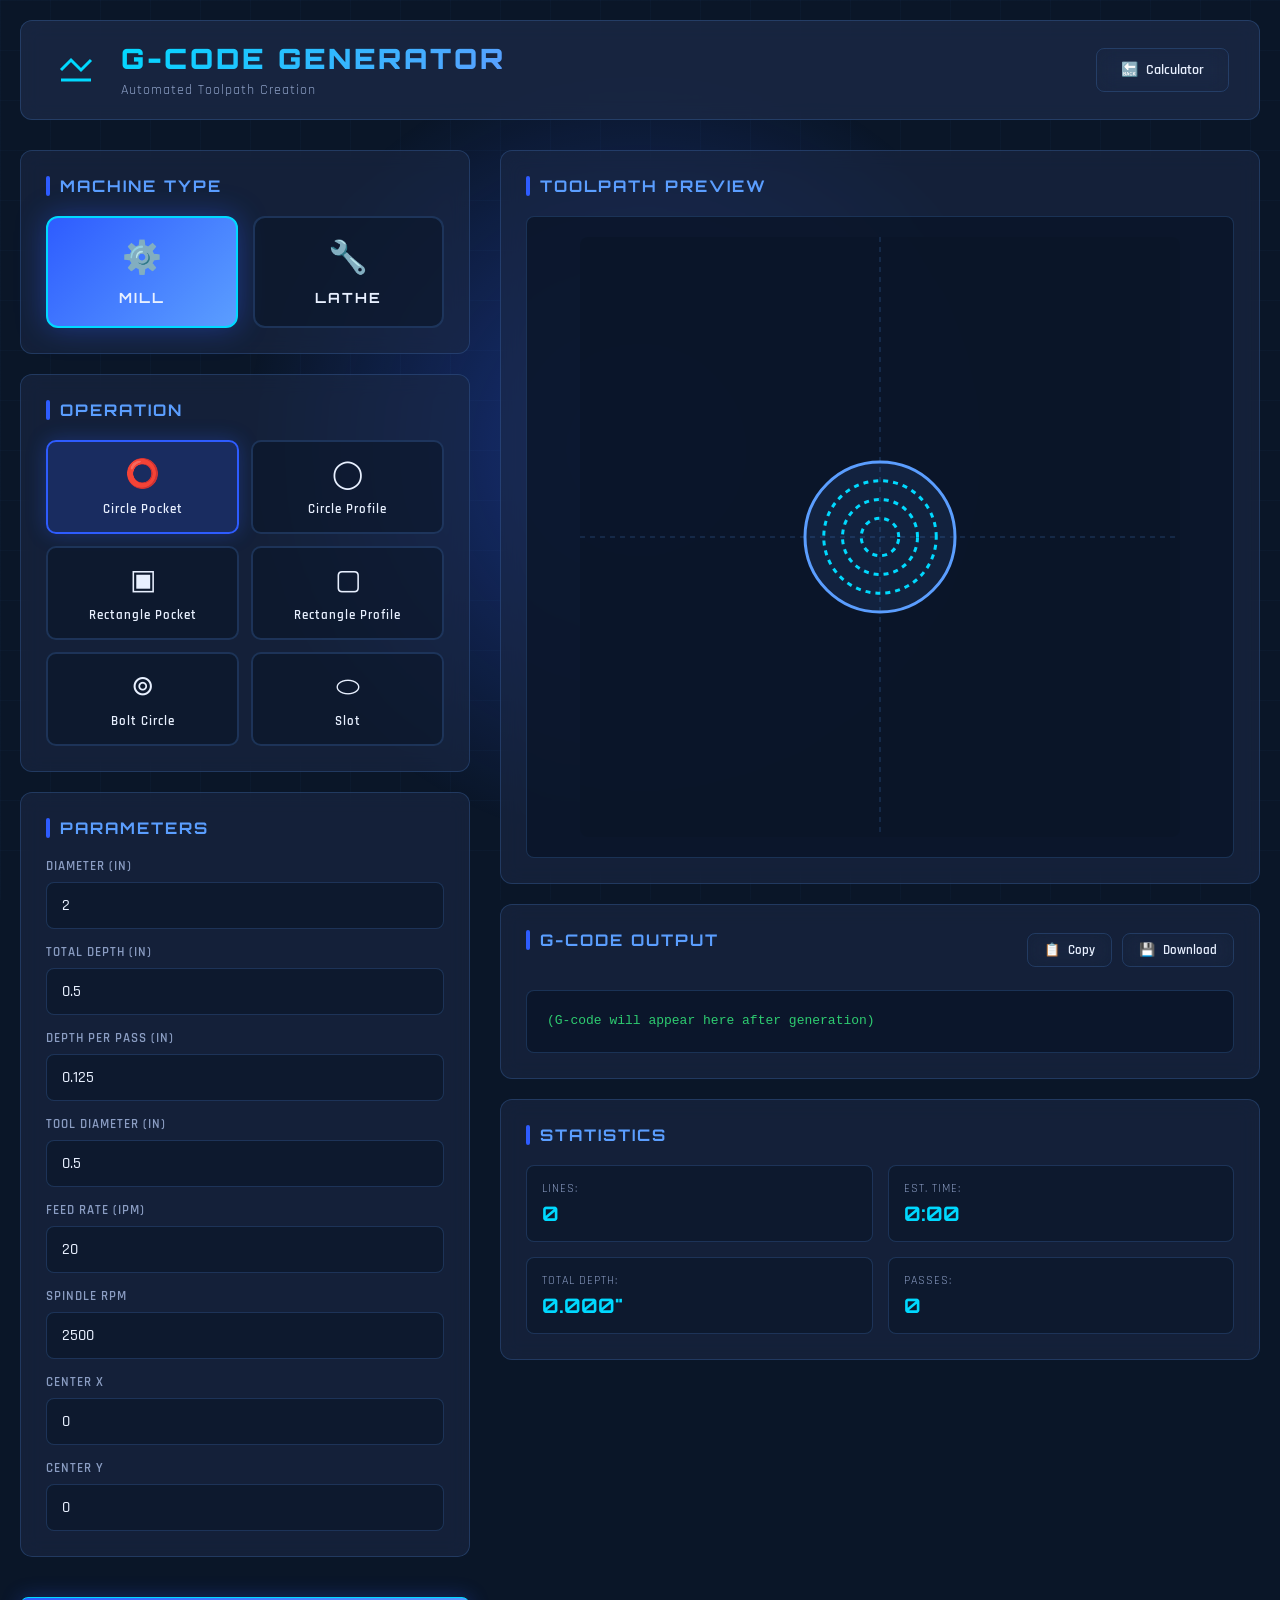
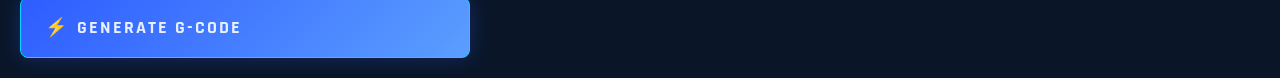
==== gcode-generator/index.html @ 554f76a2 "Add files via upload" ====
<!DOCTYPE html>
<html lang="en">
<head>
    <meta charset="UTF-8">
    <meta name="viewport" content="width=device-width, initial-scale=1.0">
    <title>G-Code Generator</title>
    <link rel="preconnect" href="https://fonts.googleapis.com">
    <link rel="preconnect" href="https://fonts.gstatic.com" crossorigin>
    <link href="https://fonts.googleapis.com/css2?family=Orbitron:wght@400;600;700;900&family=Rajdhani:wght@300;400;500;600;700&display=swap" rel="stylesheet">
    <link rel="stylesheet" href="styles.css">
</head>
<body>
    <div class="background-grid"></div>
    <div class="background-glow"></div>
    
    <div class="container">
        <header class="main-header">
            <div class="header-content">
                <div class="logo-section">
                    <div class="logo-icon">
                        <svg viewBox="0 0 50 50" fill="none" xmlns="http://www.w3.org/2000/svg">
                            <path d="M10 25 L20 15 L30 25 L40 15" stroke="currentColor" stroke-width="3" fill="none"/>
                            <path d="M10 35 L40 35" stroke="currentColor" stroke-width="3"/>
                        </svg>
                    </div>
                    <div>
                        <h1>G-CODE GENERATOR</h1>
                        <p class="subtitle">Automated Toolpath Creation</p>
                    </div>
                </div>
                <div class="header-controls">
                    <a href="index.html" class="btn btn-ghost" style="text-decoration: none;">
                        <span class="icon">🔙</span>
                        <span>Calculator</span>
                    </a>
                </div>
            </div>
        </header>

        <div class="main-content">
            <!-- Left Panel: Inputs -->
            <div class="left-panel">
                <!-- Machine Type Selection -->
                <div class="section">
                    <h3 class="section-title">MACHINE TYPE</h3>
                    <div class="machine-buttons">
                        <button class="machine-btn active" data-type="mill">
                            <span class="machine-icon">⚙️</span>
                            <span class="machine-name">MILL</span>
                        </button>
                        <button class="machine-btn" data-type="lathe">
                            <span class="machine-icon">🔧</span>
                            <span class="machine-name">LATHE</span>
                        </button>
                    </div>
                </div>

                <!-- Operation Type -->
                <div class="section">
                    <h3 class="section-title">OPERATION</h3>
                    
                    <!-- Mill Operations -->
                    <div id="millOperations" class="operation-grid">
                        <button class="operation-btn active" data-operation="circle-pocket">
                            <span class="op-icon">⭕</span>
                            <span class="op-name">Circle Pocket</span>
                        </button>
                        <button class="operation-btn" data-operation="circle-profile">
                            <span class="op-icon">◯</span>
                            <span class="op-name">Circle Profile</span>
                        </button>
                        <button class="operation-btn" data-operation="rectangle-pocket">
                            <span class="op-icon">▣</span>
                            <span class="op-name">Rectangle Pocket</span>
                        </button>
                        <button class="operation-btn" data-operation="rectangle-profile">
                            <span class="op-icon">▢</span>
                            <span class="op-name">Rectangle Profile</span>
                        </button>
                        <button class="operation-btn" data-operation="bolt-circle">
                            <span class="op-icon">⊚</span>
                            <span class="op-name">Bolt Circle</span>
                        </button>
                        <button class="operation-btn" data-operation="slot">
                            <span class="op-icon">⬭</span>
                            <span class="op-name">Slot</span>
                        </button>
                    </div>

                    <!-- Lathe Operations -->
                    <div id="latheOperations" class="operation-grid" style="display: none;">
                        <button class="operation-btn active" data-operation="face">
                            <span class="op-icon">━</span>
                            <span class="op-name">Face</span>
                        </button>
                        <button class="operation-btn" data-operation="turn-od">
                            <span class="op-icon">│</span>
                            <span class="op-name">Turn OD</span>
                        </button>
                        <button class="operation-btn" data-operation="groove">
                            <span class="op-icon">⫿</span>
                            <span class="op-name">Groove</span>
                        </button>
                        <button class="operation-btn" data-operation="counterbore">
                            <span class="op-icon">⊔</span>
                            <span class="op-name">Counterbore</span>
                        </button>
                        <button class="operation-btn" data-operation="thread">
                            <span class="op-icon">⍋</span>
                            <span class="op-name">Thread</span>
                        </button>
                    </div>
                </div>

                <!-- Parameters Section -->
                <div class="section">
                    <h3 class="section-title">PARAMETERS</h3>
                    <div id="parametersContainer" class="parameters-container">
                        <!-- Dynamic inputs go here -->
                    </div>
                </div>

                <!-- Generate Button -->
                <button id="generateBtn" class="btn btn-primary btn-large">
                    <span class="icon">⚡</span>
                    <span>GENERATE G-CODE</span>
                </button>
            </div>

            <!-- Right Panel: Preview & Output -->
            <div class="right-panel">
                <!-- Toolpath Preview -->
                <div class="section">
                    <h3 class="section-title">TOOLPATH PREVIEW</h3>
                    <div class="preview-container">
                        <canvas id="previewCanvas" width="600" height="600"></canvas>
                    </div>
                </div>

                <!-- G-Code Output -->
                <div class="section">
                    <div class="output-header">
                        <h3 class="section-title">G-CODE OUTPUT</h3>
                        <div class="output-controls">
                            <button id="copyBtn" class="btn btn-ghost btn-small">
                                <span class="icon">📋</span>
                                <span>Copy</span>
                            </button>
                            <button id="downloadBtn" class="btn btn-ghost btn-small">
                                <span class="icon">💾</span>
                                <span>Download</span>
                            </button>
                        </div>
                    </div>
                    <div class="gcode-output">
                        <pre id="gcodeDisplay">(G-code will appear here after generation)</pre>
                    </div>
                </div>

                <!-- Stats -->
                <div class="section">
                    <h3 class="section-title">STATISTICS</h3>
                    <div class="stats-grid">
                        <div class="stat-item">
                            <span class="stat-label">Lines:</span>
                            <span class="stat-value" id="statLines">0</span>
                        </div>
                        <div class="stat-item">
                            <span class="stat-label">Est. Time:</span>
                            <span class="stat-value" id="statTime">0:00</span>
                        </div>
                        <div class="stat-item">
                            <span class="stat-label">Total Depth:</span>
                            <span class="stat-value" id="statDepth">0.000"</span>
                        </div>
                        <div class="stat-item">
                            <span class="stat-label">Passes:</span>
                            <span class="stat-value" id="statPasses">0</span>
                        </div>
                    </div>
                </div>
            </div>
        </div>
    </div>

    <script src="script.js"></script>
</body>
</html>
---- gcode-generator/styles.css ----
:root {
    --primary-blue: #0A1628;
    --secondary-blue: #1B2845;
    --accent-blue: #2E5CFF;
    --bright-blue: #00D9FF;
    --electric-blue: #5B9EFF;
    --text-light: #E8F0FF;
    --text-dim: #8B9DC3;
    --border-color: rgba(91, 158, 255, 0.2);
    --glow-color: rgba(46, 92, 255, 0.4);
    --success-green: #2ecc71;
    --warning-orange: #FFA502;
}

* {
    margin: 0;
    padding: 0;
    box-sizing: border-box;
}

body {
    font-family: 'Rajdhani', sans-serif;
    background: var(--primary-blue);
    min-height: 100vh;
    padding: 20px;
    color: var(--text-light);
    overflow-x: hidden;
    position: relative;
}

/* Animated Background */
.background-grid {
    position: fixed;
    top: 0;
    left: 0;
    right: 0;
    bottom: 0;
    background-image: 
        linear-gradient(rgba(91, 158, 255, 0.03) 1px, transparent 1px),
        linear-gradient(90deg, rgba(91, 158, 255, 0.03) 1px, transparent 1px);
    background-size: 50px 50px;
    z-index: 0;
    animation: gridSlide 20s linear infinite;
}

@keyframes gridSlide {
    0% { transform: translate(0, 0); }
    100% { transform: translate(50px, 50px); }
}

.background-glow {
    position: fixed;
    top: 50%;
    left: 50%;
    transform: translate(-50%, -50%);
    width: 800px;
    height: 800px;
    background: radial-gradient(circle, var(--glow-color) 0%, transparent 70%);
    z-index: 0;
    pointer-events: none;
}

.container {
    max-width: 1600px;
    margin: 0 auto;
    position: relative;
    z-index: 1;
}

/* Header */
.main-header {
    background: rgba(27, 40, 69, 0.8);
    border: 1px solid var(--border-color);
    border-radius: 12px;
    padding: 20px 30px;
    margin-bottom: 30px;
    backdrop-filter: blur(10px);
}

.header-content {
    display: flex;
    justify-content: space-between;
    align-items: center;
}

.logo-section {
    display: flex;
    align-items: center;
    gap: 20px;
}

.logo-icon {
    width: 50px;
    height: 50px;
    display: flex;
    align-items: center;
    justify-content: center;
    color: var(--bright-blue);
}

.logo-icon svg {
    width: 100%;
    height: 100%;
}

h1 {
    font-family: 'Orbitron', sans-serif;
    font-size: 28px;
    font-weight: 900;
    letter-spacing: 3px;
    background: linear-gradient(135deg, var(--bright-blue), var(--electric-blue));
    -webkit-background-clip: text;
    -webkit-text-fill-color: transparent;
    background-clip: text;
}

.subtitle {
    font-size: 14px;
    color: var(--text-dim);
    letter-spacing: 1px;
    margin-top: 5px;
}

.header-controls {
    display: flex;
    gap: 15px;
}

/* Buttons */
.btn {
    padding: 12px 24px;
    border: 1px solid var(--border-color);
    border-radius: 8px;
    background: rgba(27, 40, 69, 0.6);
    color: var(--text-light);
    font-family: 'Rajdhani', sans-serif;
    font-size: 14px;
    font-weight: 600;
    cursor: pointer;
    transition: all 0.3s;
    display: flex;
    align-items: center;
    gap: 8px;
    backdrop-filter: blur(10px);
}

.btn:hover {
    border-color: var(--accent-blue);
    transform: translateY(-2px);
    box-shadow: 0 5px 15px var(--glow-color);
}

.btn-primary {
    background: linear-gradient(135deg, var(--accent-blue), var(--electric-blue));
    border-color: var(--bright-blue);
    box-shadow: 0 0 20px rgba(46, 92, 255, 0.3);
}

.btn-primary:hover {
    box-shadow: 0 0 30px rgba(46, 92, 255, 0.5);
    transform: translateY(-3px);
}

.btn-large {
    width: 100%;
    padding: 18px 24px;
    font-size: 18px;
    font-weight: 700;
    letter-spacing: 2px;
    margin-top: 20px;
}

.btn-ghost {
    background: transparent;
}

.btn-small {
    padding: 8px 16px;
    font-size: 13px;
}

/* Main Content Layout */
.main-content {
    display: grid;
    grid-template-columns: 450px 1fr;
    gap: 30px;
}

/* Panels */
.left-panel,
.right-panel {
    display: flex;
    flex-direction: column;
    gap: 20px;
}

.section {
    background: rgba(27, 40, 69, 0.6);
    border: 1px solid var(--border-color);
    border-radius: 12px;
    padding: 25px;
    backdrop-filter: blur(10px);
}

.section-title {
    font-family: 'Orbitron', sans-serif;
    font-size: 16px;
    font-weight: 700;
    letter-spacing: 2px;
    color: var(--electric-blue);
    margin-bottom: 20px;
    display: flex;
    align-items: center;
    gap: 10px;
}

.section-title::before {
    content: '';
    width: 4px;
    height: 20px;
    background: var(--accent-blue);
    border-radius: 2px;
}

/* Machine Type Buttons */
.machine-buttons {
    display: grid;
    grid-template-columns: 1fr 1fr;
    gap: 15px;
}

.machine-btn {
    padding: 20px;
    background: rgba(10, 22, 40, 0.6);
    border: 2px solid var(--border-color);
    border-radius: 12px;
    display: flex;
    flex-direction: column;
    align-items: center;
    gap: 10px;
    cursor: pointer;
    transition: all 0.3s;
    color: var(--text-light);
    font-family: 'Rajdhani', sans-serif;
}

.machine-btn:hover {
    border-color: var(--accent-blue);
    transform: translateY(-3px);
    box-shadow: 0 8px 20px rgba(46, 92, 255, 0.3);
}

.machine-btn.active {
    background: linear-gradient(135deg, var(--accent-blue), var(--electric-blue));
    border-color: var(--bright-blue);
    box-shadow: 0 0 30px var(--glow-color);
}

.machine-icon {
    font-size: 32px;
}

.machine-name {
    font-family: 'Orbitron', sans-serif;
    font-size: 14px;
    font-weight: 700;
    letter-spacing: 2px;
}

/* Operation Buttons */
.operation-grid {
    display: grid;
    grid-template-columns: repeat(2, 1fr);
    gap: 12px;
}

.operation-btn {
    padding: 15px 12px;
    background: rgba(10, 22, 40, 0.6);
    border: 2px solid var(--border-color);
    border-radius: 10px;
    display: flex;
    flex-direction: column;
    align-items: center;
    gap: 8px;
    cursor: pointer;
    transition: all 0.3s;
    color: var(--text-light);
    font-family: 'Rajdhani', sans-serif;
}

.operation-btn:hover {
    border-color: var(--accent-blue);
    transform: translateY(-2px);
    box-shadow: 0 5px 15px rgba(46, 92, 255, 0.2);
}

.operation-btn.active {
    background: rgba(46, 92, 255, 0.2);
    border-color: var(--accent-blue);
    box-shadow: 0 0 20px rgba(46, 92, 255, 0.3);
}

.op-icon {
    font-size: 28px;
}

.op-name {
    font-size: 13px;
    font-weight: 600;
    letter-spacing: 1px;
    text-align: center;
}

/* Parameters Container */
.parameters-container {
    display: flex;
    flex-direction: column;
    gap: 15px;
}

.input-group {
    display: flex;
    flex-direction: column;
    gap: 8px;
}

.input-group label {
    font-size: 13px;
    font-weight: 600;
    letter-spacing: 1px;
    color: var(--text-dim);
    text-transform: uppercase;
}

.input-group input,
.input-group select {
    background: rgba(10, 22, 40, 0.6);
    border: 1px solid var(--border-color);
    border-radius: 8px;
    padding: 12px 15px;
    color: var(--text-light);
    font-size: 16px;
    font-family: 'Rajdhani', sans-serif;
    font-weight: 500;
    transition: all 0.3s;
}

.input-group input:focus,
.input-group select:focus {
    outline: none;
    border-color: var(--accent-blue);
    box-shadow: 0 0 15px rgba(46, 92, 255, 0.3);
}

/* Remove number input arrows */
input[type="number"]::-webkit-inner-spin-button,
input[type="number"]::-webkit-outer-spin-button {
    -webkit-appearance: none;
    margin: 0;
}

input[type="number"] {
    -moz-appearance: textfield;
}

/* Preview Container */
.preview-container {
    background: rgba(10, 22, 40, 0.8);
    border: 1px solid var(--border-color);
    border-radius: 8px;
    padding: 20px;
    display: flex;
    justify-content: center;
    align-items: center;
}

#previewCanvas {
    max-width: 100%;
    height: auto;
    border-radius: 8px;
}

/* G-Code Output */
.output-header {
    display: flex;
    justify-content: space-between;
    align-items: center;
    margin-bottom: 20px;
}

.output-controls {
    display: flex;
    gap: 10px;
}

.gcode-output {
    background: rgba(10, 22, 40, 0.8);
    border: 1px solid var(--border-color);
    border-radius: 8px;
    padding: 20px;
    max-height: 400px;
    overflow-y: auto;
}

.gcode-output pre {
    font-family: 'Courier New', monospace;
    font-size: 13px;
    line-height: 1.6;
    color: var(--success-green);
    margin: 0;
    white-space: pre-wrap;
    word-wrap: break-word;
}

/* Custom Scrollbar */
.gcode-output::-webkit-scrollbar {
    width: 10px;
}

.gcode-output::-webkit-scrollbar-track {
    background: rgba(10, 22, 40, 0.5);
    border-radius: 5px;
}

.gcode-output::-webkit-scrollbar-thumb {
    background: var(--accent-blue);
    border-radius: 5px;
}

.gcode-output::-webkit-scrollbar-thumb:hover {
    background: var(--electric-blue);
}

/* Stats Grid */
.stats-grid {
    display: grid;
    grid-template-columns: repeat(2, 1fr);
    gap: 15px;
}

.stat-item {
    background: rgba(10, 22, 40, 0.6);
    border: 1px solid var(--border-color);
    border-radius: 8px;
    padding: 15px;
    display: flex;
    flex-direction: column;
    gap: 5px;
}

.stat-label {
    font-size: 12px;
    color: var(--text-dim);
    letter-spacing: 1px;
    text-transform: uppercase;
}

.stat-value {
    font-family: 'Orbitron', sans-serif;
    font-size: 20px;
    font-weight: 700;
    color: var(--bright-blue);
}

/* Responsive */
@media (max-width: 1200px) {
    .main-content {
        grid-template-columns: 1fr;
    }
}

@media (max-width: 768px) {
    .machine-buttons,
    .operation-grid {
        grid-template-columns: 1fr;
    }
    
    .stats-grid {
        grid-template-columns: 1fr;
    }
}
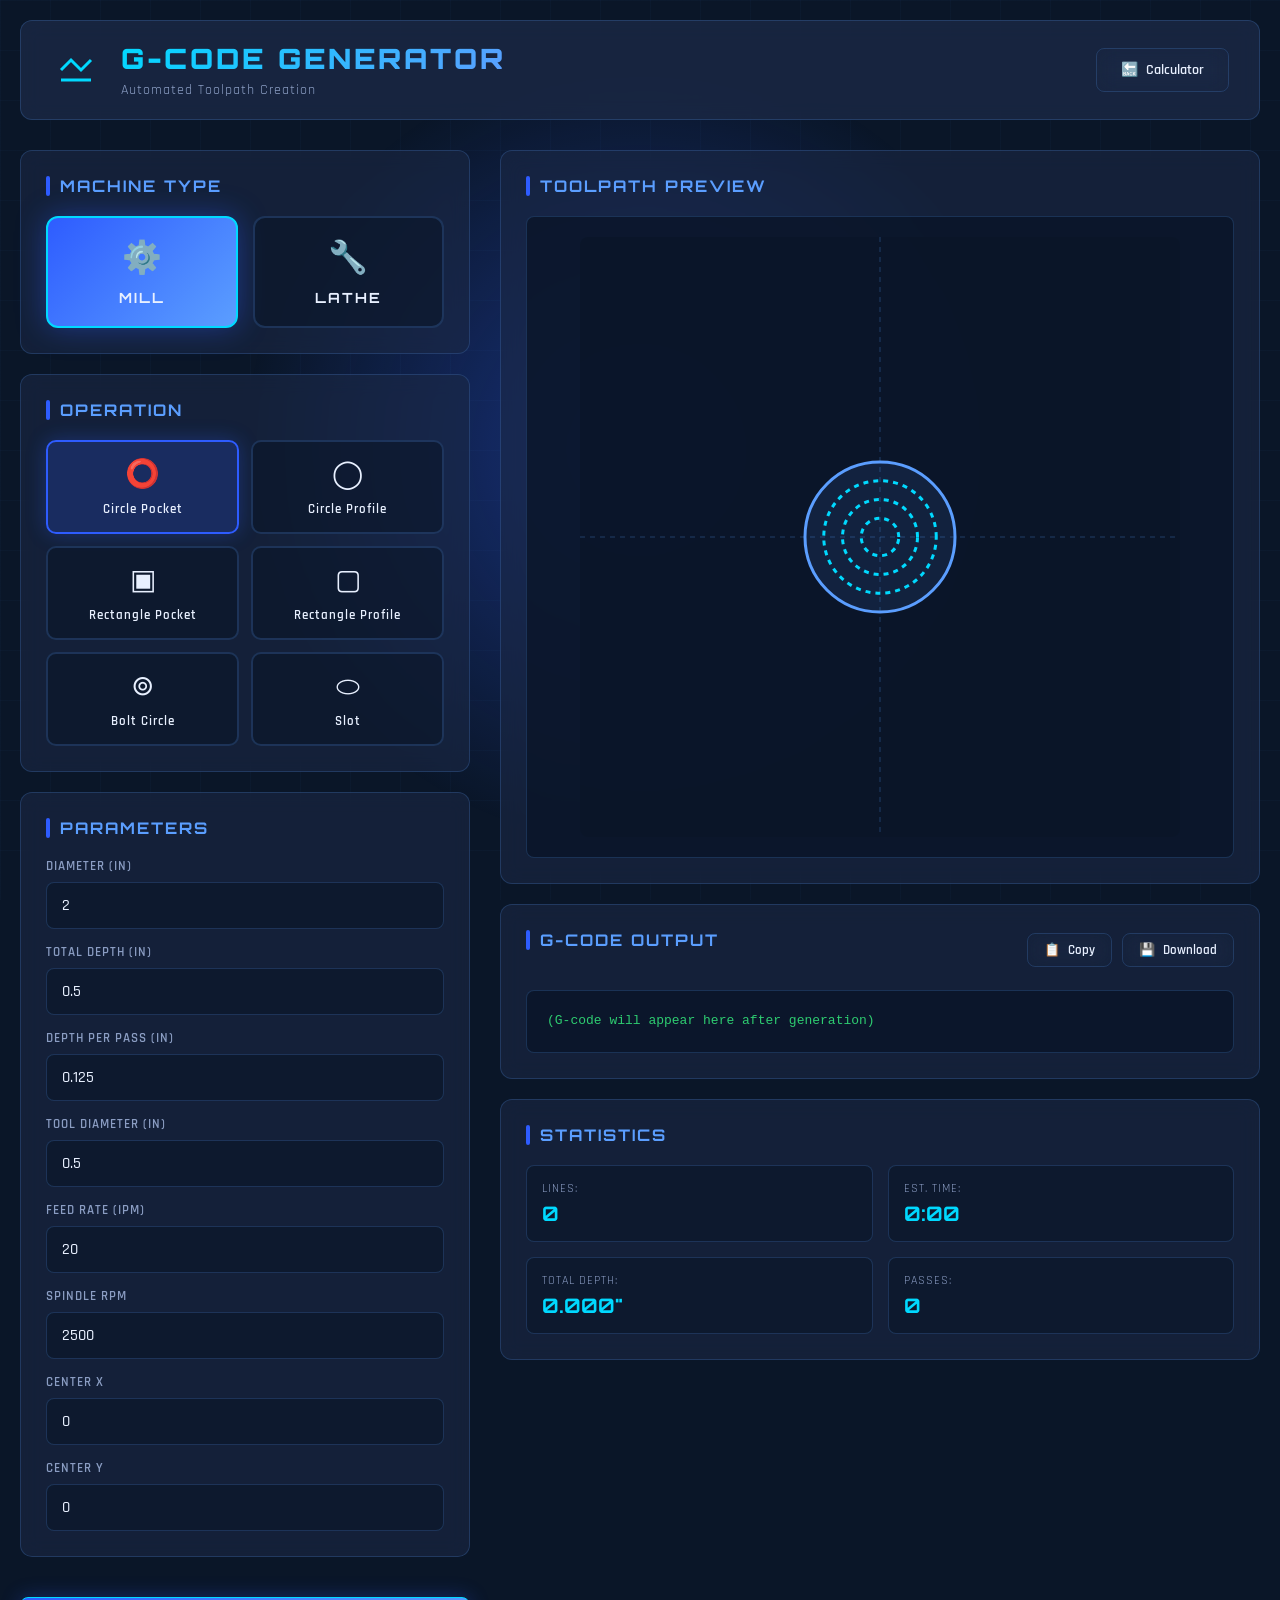
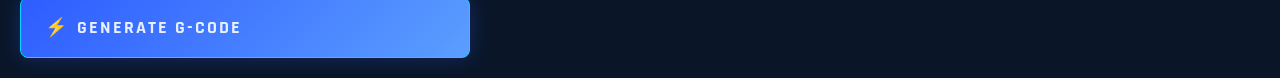
==== commit f0d1fdd2: "Update index.html" ====
--- a/gcode-generator/index.html
+++ b/gcode-generator/index.html
@@ -29,7 +29,7 @@
                     </div>
                 </div>
                 <div class="header-controls">
-                    <a href="index.html" class="btn btn-ghost" style="text-decoration: none;">
+                    <a href="../index.html" class="btn btn-ghost" style="text-decoration: none;">
                         <span class="icon">🔙</span>
                         <span>Calculator</span>
                     </a>
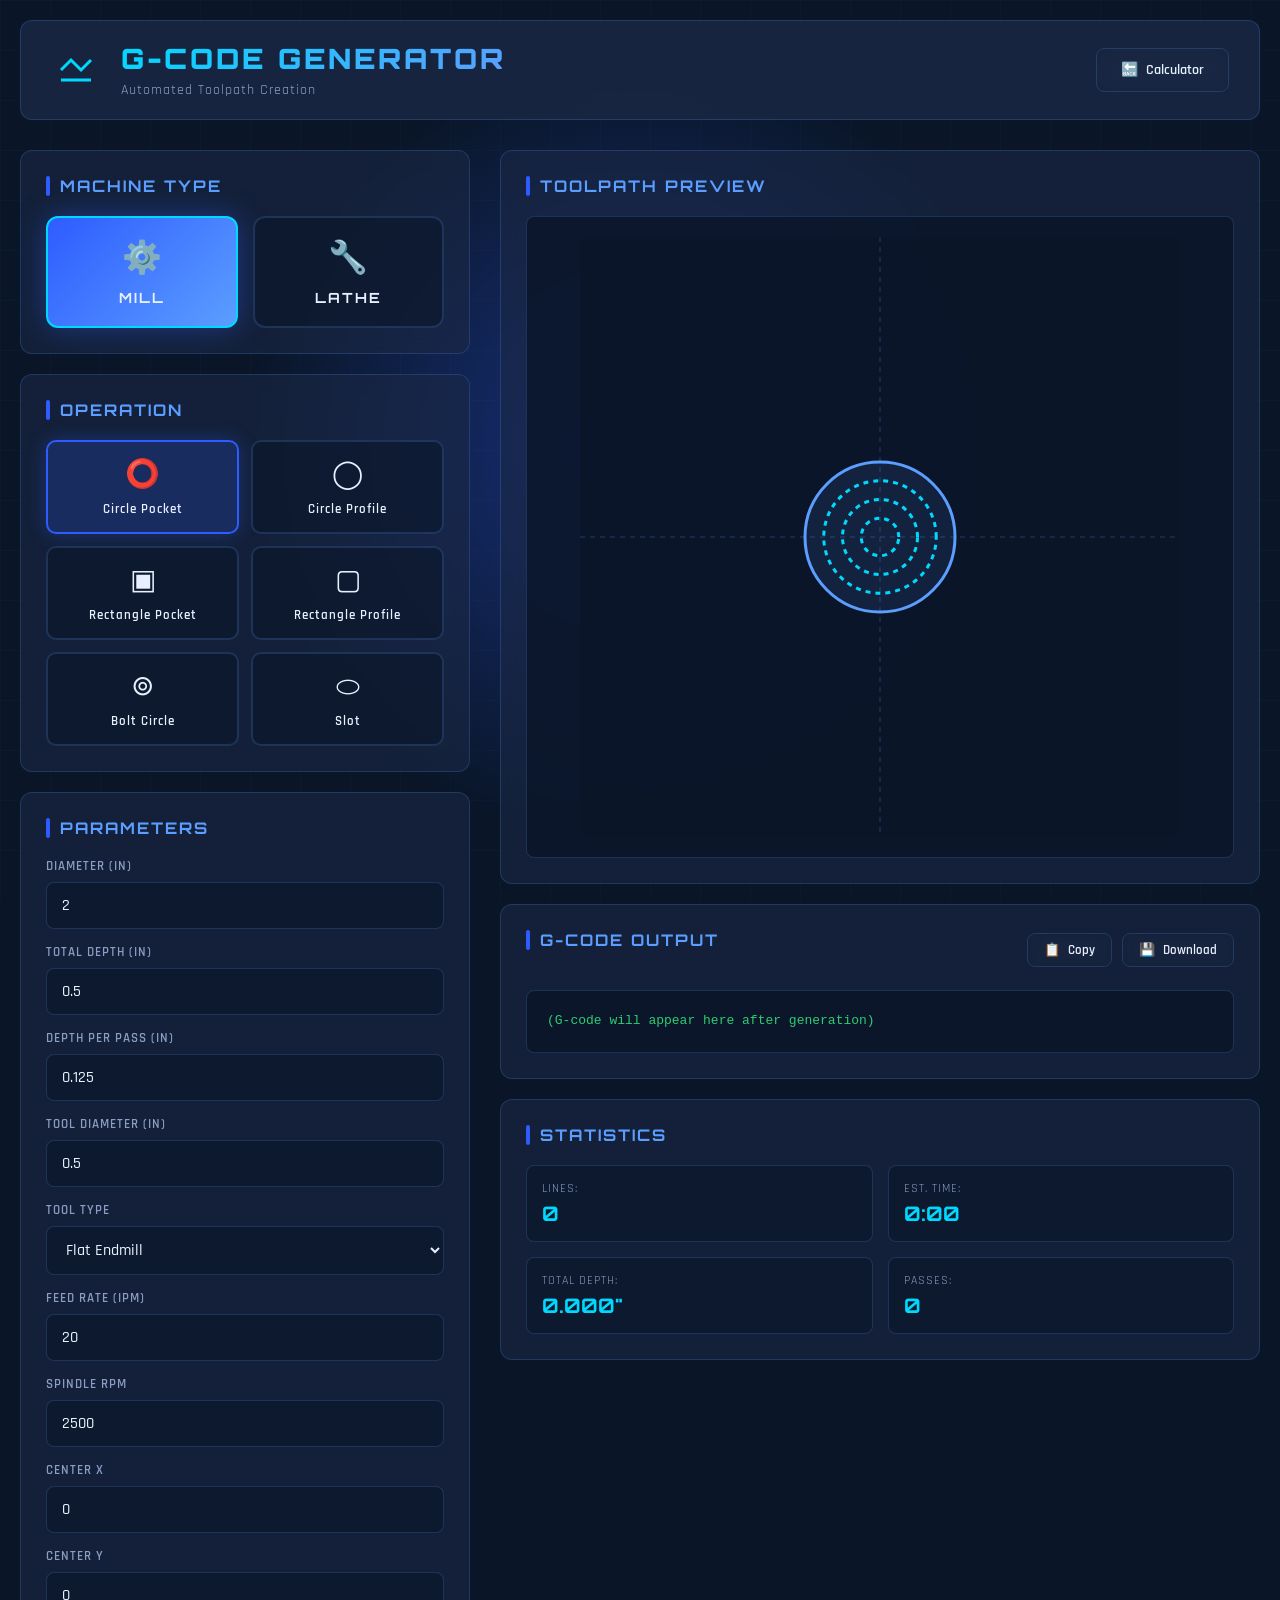
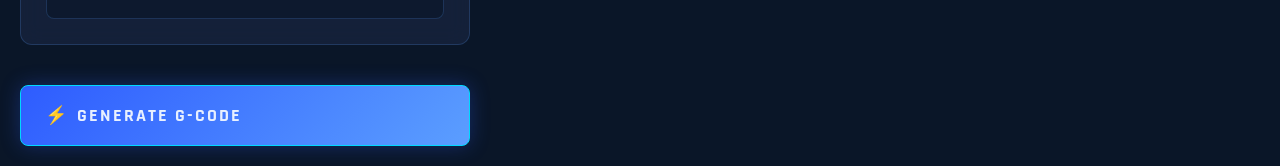
==== commit c9c41578: "Update index.html" ====
--- a/gcode-generator/index.html
+++ b/gcode-generator/index.html
@@ -183,6 +183,6 @@
         </div>
     </div>
 
-    <script src="script.js"></script>
+    <script src="script.js?v=3"></script>
 </body>
 </html>
--- a/gcode-generator/styles.css
+++ b/gcode-generator/styles.css
@@ -126,6 +126,11 @@
     gap: 15px;
 }
 
+.header-controls .btn {
+    min-width: 110px;
+    justify-content: center;
+}
+
 /* Buttons */
 .btn {
     padding: 12px 24px;
